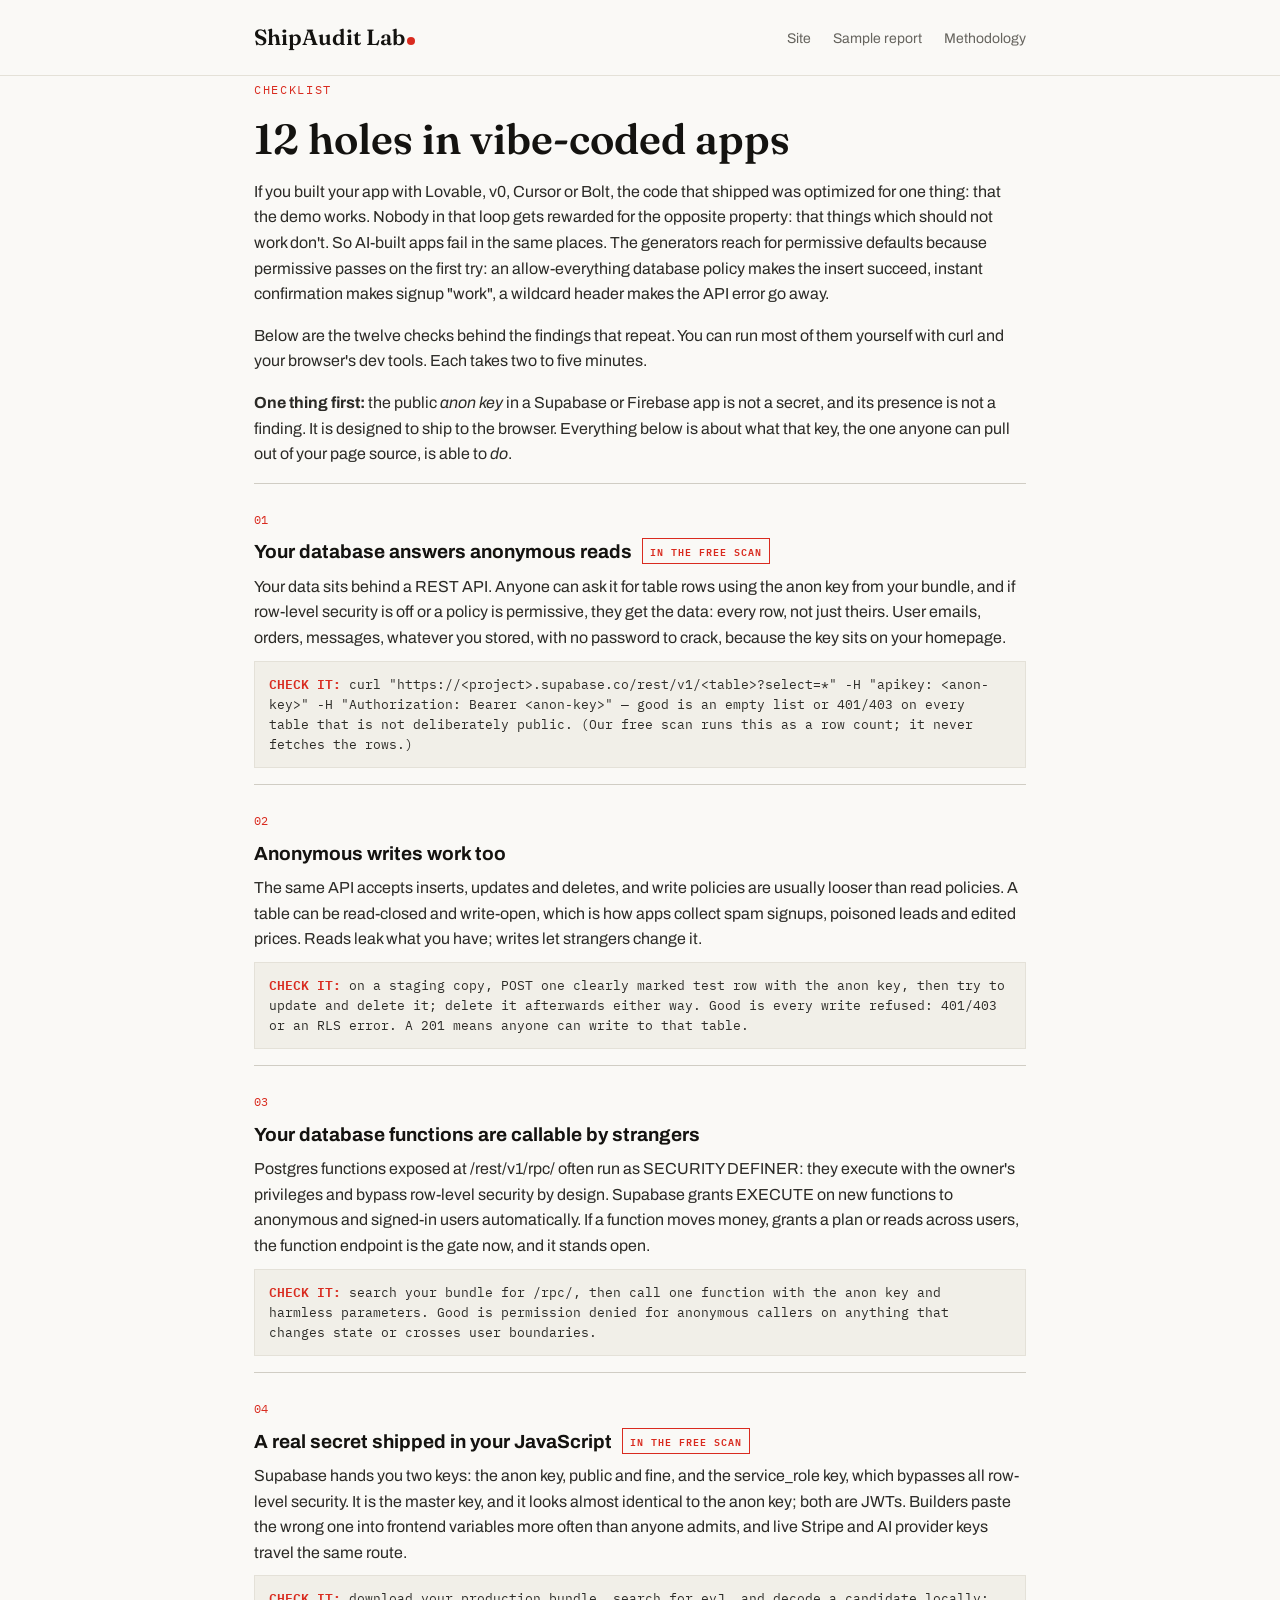
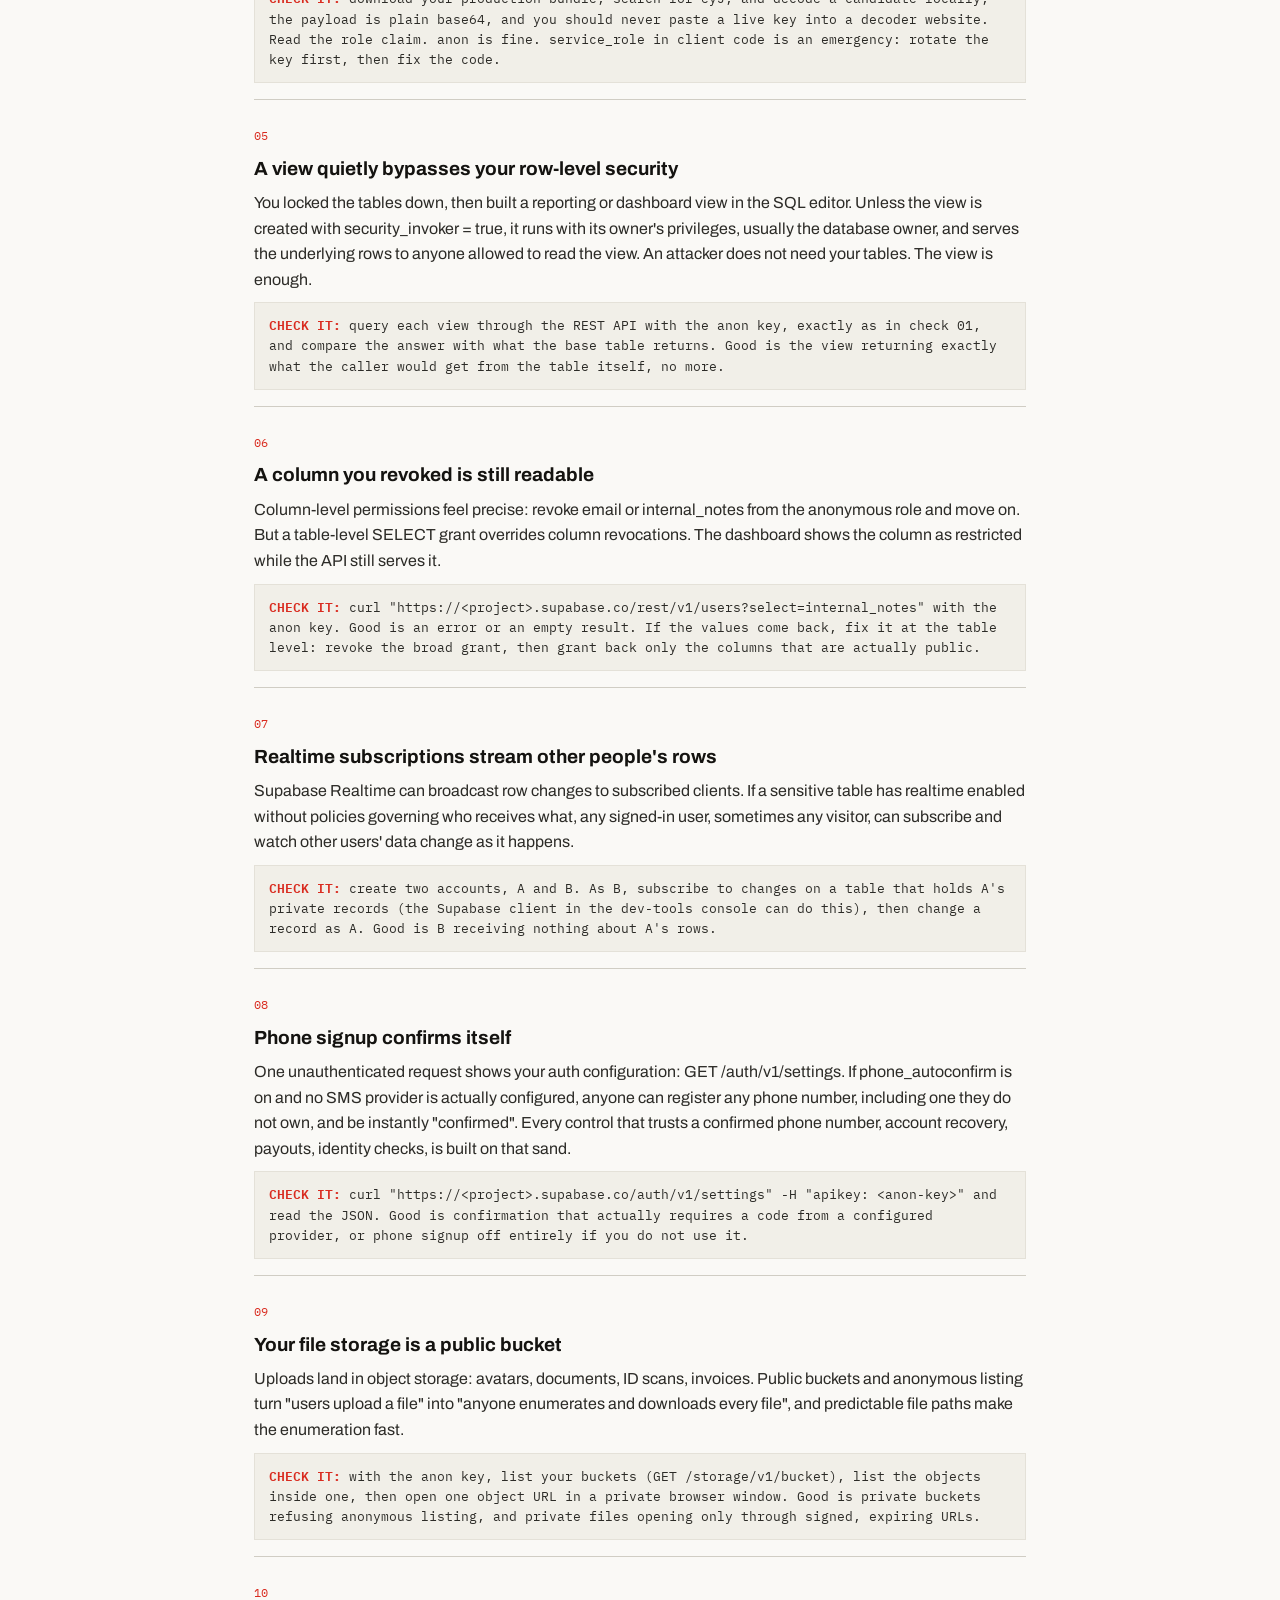
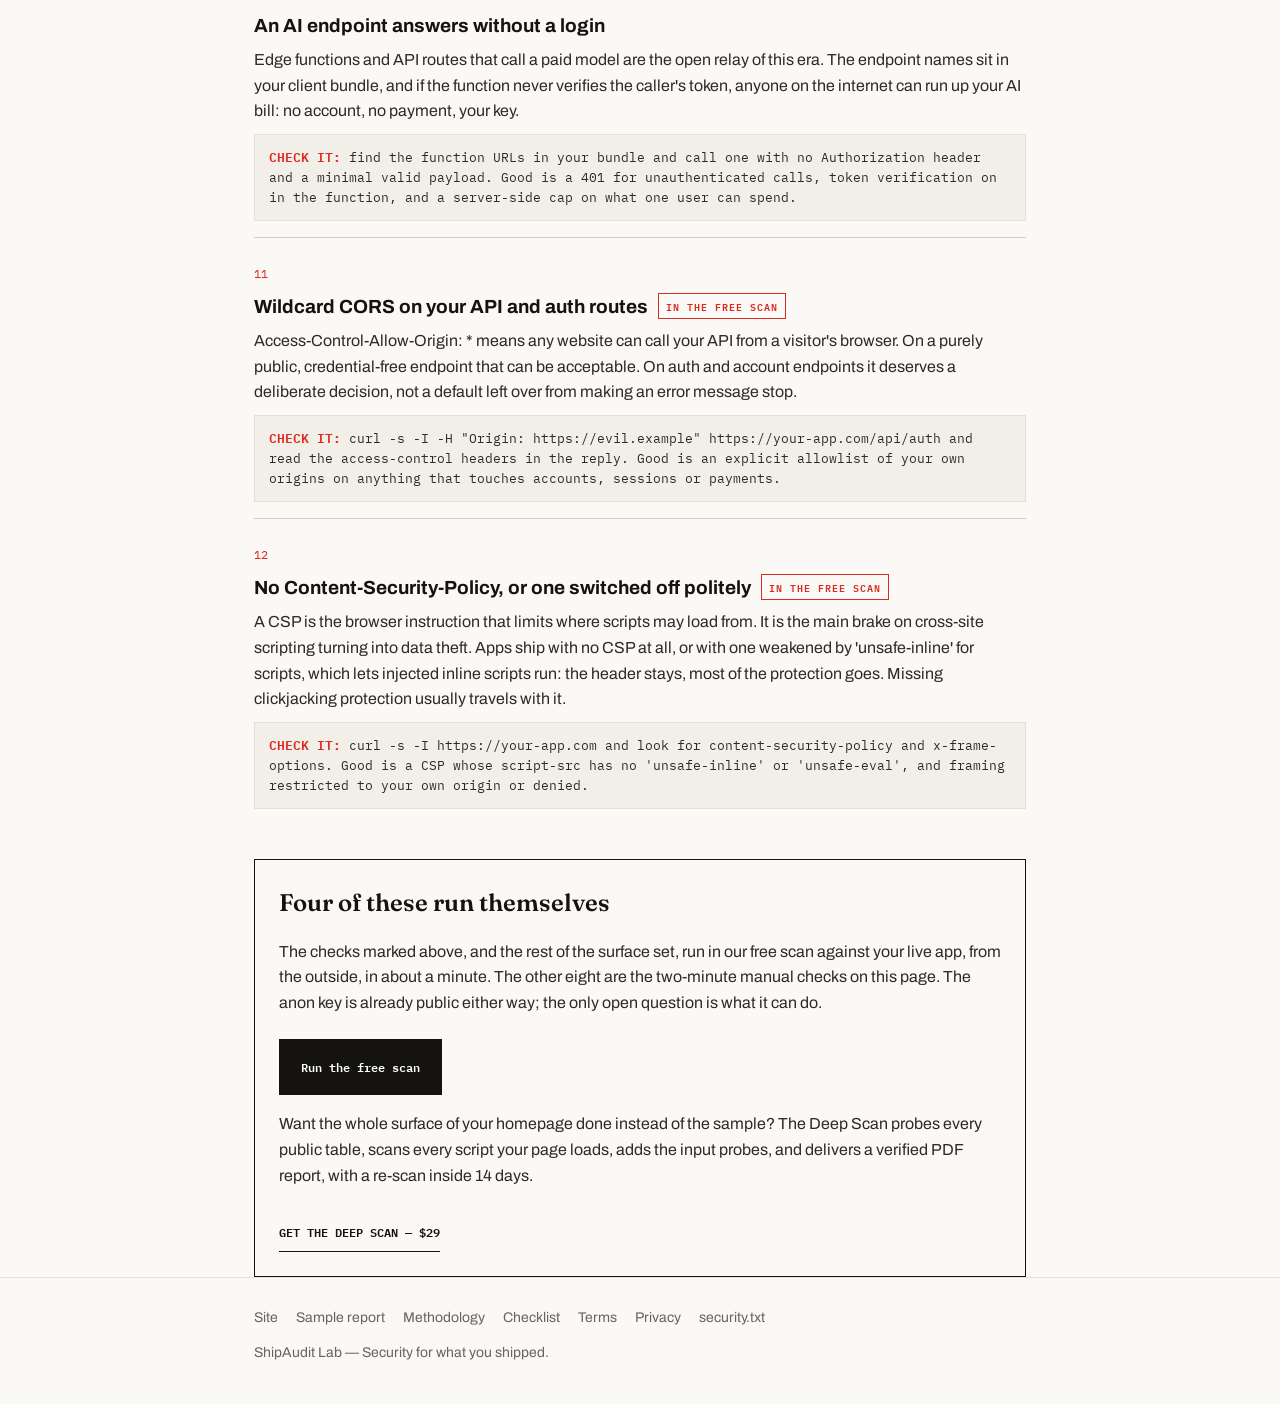
==== checklist.html @ ed59d72a "site: trust pages wired — methodology + checklist live" ====
<!doctype html><html lang="en"><head><meta charset="utf-8"><meta name="viewport" content="width=device-width,initial-scale=1"><title>Checklist — 12 holes in vibe-coded apps, and how to check yours</title><meta name="description" content="The twelve security holes that repeat in apps built with Lovable, v0, Cursor and Bolt — each with a two-minute check you can run yourself."><link rel="canonical" href="https://shipauditlab.com/checklist.html"><link rel="icon" href="/favicon.svg" type="image/svg+xml"><link rel="preconnect" href="https://fonts.googleapis.com"><link rel="preconnect" href="https://fonts.gstatic.com" crossorigin><link href="https://fonts.googleapis.com/css2?family=Archivo:wght@400;500;600;700&family=Fraunces:ital,opsz,wght@0,9..144,600;1,9..144,600&family=IBM+Plex+Mono:wght@400;500;600&display=swap" rel="stylesheet"><style>:root{--paper:#faf9f6;--ink:#141310;--line:#e4e1d8;--line2:#d0cdc4;--red:#d92b1f;--muted:#66645e;--serif:'Fraunces',Georgia,serif;--sans:'Archivo',Arial,sans-serif;--mono:'IBM Plex Mono',monospace}*{box-sizing:border-box}body{margin:0;background:var(--paper);color:var(--ink);font-family:var(--sans);font-size:16px;line-height:1.6}.wrap{max-width:820px;margin:0 auto;padding:0 24px}header{border-bottom:1px solid var(--line)}header .wrap{display:flex;justify-content:space-between;align-items:center;padding-top:20px;padding-bottom:20px}.logo{font-family:var(--serif);font-weight:600;font-size:22px;color:var(--ink);text-decoration:none}.logo i{display:inline-block;width:8px;height:8px;background:var(--red);border-radius:50%;margin-left:2px}nav a{color:var(--muted);text-decoration:none;margin-left:22px;font-size:14px}nav a:hover{color:var(--ink)}main{padding:56px 0 72px}.eyebrow{font-family:var(--mono);font-size:12px;letter-spacing:.14em;color:var(--red);text-transform:uppercase}h1{font-family:var(--serif);font-weight:600;font-size:42px;line-height:1.12;margin:14px 0 10px}h2{font-family:var(--serif);font-weight:600;font-size:24px;margin:42px 0 8px}p,li{color:#2c2b27}.fine{color:var(--muted);font-size:14px}.item{border-top:1px solid var(--line2);padding:22px 0 6px}.item .num{font:12px var(--mono);color:var(--red)}.item h3{font-size:19px;margin:6px 0 6px}.item p{margin:0 0 10px}.tag{display:inline-block;font:600 10px var(--mono);letter-spacing:.1em;color:var(--red);border:1px solid var(--red);padding:3px 7px;margin-left:10px;vertical-align:2px}.how{font-family:var(--mono);font-size:13px;line-height:1.55;background:#f1efe8;border:1px solid var(--line);padding:12px 14px;margin:0 0 14px;overflow-x:auto}.how b{color:var(--red);font-weight:600}.cta{border:1px solid var(--ink);padding:24px;margin-top:34px}.cta h2{margin-top:0}.button{display:inline-flex;align-items:center;gap:28px;border:1px solid var(--ink);background:var(--ink);color:#fff;text-decoration:none;padding:17px 21px;font:600 12px var(--mono);min-height:52px;margin-top:8px}.text-link{display:inline-block;margin-top:18px;font:600 12px var(--mono);text-transform:uppercase;text-decoration:none;border-bottom:1px solid var(--ink);padding-bottom:9px;color:var(--ink)}footer{border-top:1px solid var(--line);padding:26px 0 40px}footer .wrap{display:flex;justify-content:space-between;flex-wrap:wrap;gap:12px}footer a{color:var(--muted);text-decoration:none;margin-right:18px;font-size:14px}footer a:hover{color:var(--ink)}@media (max-width:640px){nav a{margin-left:14px}}</style></head><body><header><div class="wrap"><a class="logo" href="index.html">ShipAudit Lab<i></i></a><nav><a href="index.html">Site</a><a href="report.html">Sample report</a><a href="methodology.html">Methodology</a></nav></div></header><main class="wrap"><span class="eyebrow">Checklist</span><h1>12 holes in vibe-coded apps</h1><p>If you built your app with Lovable, v0, Cursor or Bolt, the code that shipped was optimized for one thing: that the demo works. Nobody in that loop gets rewarded for the opposite property: that things which should not work don't. So AI-built apps fail in the same places. The generators reach for permissive defaults because permissive passes on the first try: an allow-everything database policy makes the insert succeed, instant confirmation makes signup "work", a wildcard header makes the API error go away.</p>
<p>Below are the twelve checks behind the findings that repeat. You can run most of them yourself with curl and your browser's dev tools. Each takes two to five minutes.</p>
<p><strong>One thing first:</strong> the public <em>anon key</em> in a Supabase or Firebase app is not a secret, and its presence is not a finding. It is designed to ship to the browser. Everything below is about what that key, the one anyone can pull out of your page source, is able to <em>do</em>.</p>

<div class="item"><span class="num">01</span><h3>Your database answers anonymous reads<span class="tag">IN THE FREE SCAN</span></h3><p>Your data sits behind a REST API. Anyone can ask it for table rows using the anon key from your bundle, and if row-level security is off or a policy is permissive, they get the data: every row, not just theirs. User emails, orders, messages, whatever you stored, with no password to crack, because the key sits on your homepage.</p><p class="how"><b>CHECK IT:</b> curl "https://&lt;project&gt;.supabase.co/rest/v1/&lt;table&gt;?select=*" -H "apikey: &lt;anon-key&gt;" -H "Authorization: Bearer &lt;anon-key&gt;" — good is an empty list or 401/403 on every table that is not deliberately public. (Our free scan runs this as a row count; it never fetches the rows.)</p></div>

<div class="item"><span class="num">02</span><h3>Anonymous writes work too</h3><p>The same API accepts inserts, updates and deletes, and write policies are usually looser than read policies. A table can be read-closed and write-open, which is how apps collect spam signups, poisoned leads and edited prices. Reads leak what you have; writes let strangers change it.</p><p class="how"><b>CHECK IT:</b> on a staging copy, POST one clearly marked test row with the anon key, then try to update and delete it; delete it afterwards either way. Good is every write refused: 401/403 or an RLS error. A 201 means anyone can write to that table.</p></div>

<div class="item"><span class="num">03</span><h3>Your database functions are callable by strangers</h3><p>Postgres functions exposed at /rest/v1/rpc/ often run as SECURITY DEFINER: they execute with the owner's privileges and bypass row-level security by design. Supabase grants EXECUTE on new functions to anonymous and signed-in users automatically. If a function moves money, grants a plan or reads across users, the function endpoint is the gate now, and it stands open.</p><p class="how"><b>CHECK IT:</b> search your bundle for /rpc/, then call one function with the anon key and harmless parameters. Good is permission denied for anonymous callers on anything that changes state or crosses user boundaries.</p></div>

<div class="item"><span class="num">04</span><h3>A real secret shipped in your JavaScript<span class="tag">IN THE FREE SCAN</span></h3><p>Supabase hands you two keys: the anon key, public and fine, and the service_role key, which bypasses all row-level security. It is the master key, and it looks almost identical to the anon key; both are JWTs. Builders paste the wrong one into frontend variables more often than anyone admits, and live Stripe and AI provider keys travel the same route.</p><p class="how"><b>CHECK IT:</b> download your production bundle, search for eyJ, and decode a candidate locally; the payload is plain base64, and you should never paste a live key into a decoder website. Read the role claim. anon is fine. service_role in client code is an emergency: rotate the key first, then fix the code.</p></div>

<div class="item"><span class="num">05</span><h3>A view quietly bypasses your row-level security</h3><p>You locked the tables down, then built a reporting or dashboard view in the SQL editor. Unless the view is created with security_invoker = true, it runs with its owner's privileges, usually the database owner, and serves the underlying rows to anyone allowed to read the view. An attacker does not need your tables. The view is enough.</p><p class="how"><b>CHECK IT:</b> query each view through the REST API with the anon key, exactly as in check 01, and compare the answer with what the base table returns. Good is the view returning exactly what the caller would get from the table itself, no more.</p></div>

<div class="item"><span class="num">06</span><h3>A column you revoked is still readable</h3><p>Column-level permissions feel precise: revoke email or internal_notes from the anonymous role and move on. But a table-level SELECT grant overrides column revocations. The dashboard shows the column as restricted while the API still serves it.</p><p class="how"><b>CHECK IT:</b> curl "https://&lt;project&gt;.supabase.co/rest/v1/users?select=internal_notes" with the anon key. Good is an error or an empty result. If the values come back, fix it at the table level: revoke the broad grant, then grant back only the columns that are actually public.</p></div>

<div class="item"><span class="num">07</span><h3>Realtime subscriptions stream other people's rows</h3><p>Supabase Realtime can broadcast row changes to subscribed clients. If a sensitive table has realtime enabled without policies governing who receives what, any signed-in user, sometimes any visitor, can subscribe and watch other users' data change as it happens.</p><p class="how"><b>CHECK IT:</b> create two accounts, A and B. As B, subscribe to changes on a table that holds A's private records (the Supabase client in the dev-tools console can do this), then change a record as A. Good is B receiving nothing about A's rows.</p></div>

<div class="item"><span class="num">08</span><h3>Phone signup confirms itself</h3><p>One unauthenticated request shows your auth configuration: GET /auth/v1/settings. If phone_autoconfirm is on and no SMS provider is actually configured, anyone can register any phone number, including one they do not own, and be instantly "confirmed". Every control that trusts a confirmed phone number, account recovery, payouts, identity checks, is built on that sand.</p><p class="how"><b>CHECK IT:</b> curl "https://&lt;project&gt;.supabase.co/auth/v1/settings" -H "apikey: &lt;anon-key&gt;" and read the JSON. Good is confirmation that actually requires a code from a configured provider, or phone signup off entirely if you do not use it.</p></div>

<div class="item"><span class="num">09</span><h3>Your file storage is a public bucket</h3><p>Uploads land in object storage: avatars, documents, ID scans, invoices. Public buckets and anonymous listing turn "users upload a file" into "anyone enumerates and downloads every file", and predictable file paths make the enumeration fast.</p><p class="how"><b>CHECK IT:</b> with the anon key, list your buckets (GET /storage/v1/bucket), list the objects inside one, then open one object URL in a private browser window. Good is private buckets refusing anonymous listing, and private files opening only through signed, expiring URLs.</p></div>

<div class="item"><span class="num">10</span><h3>An AI endpoint answers without a login</h3><p>Edge functions and API routes that call a paid model are the open relay of this era. The endpoint names sit in your client bundle, and if the function never verifies the caller's token, anyone on the internet can run up your AI bill: no account, no payment, your key.</p><p class="how"><b>CHECK IT:</b> find the function URLs in your bundle and call one with no Authorization header and a minimal valid payload. Good is a 401 for unauthenticated calls, token verification on in the function, and a server-side cap on what one user can spend.</p></div>

<div class="item"><span class="num">11</span><h3>Wildcard CORS on your API and auth routes<span class="tag">IN THE FREE SCAN</span></h3><p>Access-Control-Allow-Origin: * means any website can call your API from a visitor's browser. On a purely public, credential-free endpoint that can be acceptable. On auth and account endpoints it deserves a deliberate decision, not a default left over from making an error message stop.</p><p class="how"><b>CHECK IT:</b> curl -s -I -H "Origin: https://evil.example" https://your-app.com/api/auth and read the access-control headers in the reply. Good is an explicit allowlist of your own origins on anything that touches accounts, sessions or payments.</p></div>

<div class="item"><span class="num">12</span><h3>No Content-Security-Policy, or one switched off politely<span class="tag">IN THE FREE SCAN</span></h3><p>A CSP is the browser instruction that limits where scripts may load from. It is the main brake on cross-site scripting turning into data theft. Apps ship with no CSP at all, or with one weakened by 'unsafe-inline' for scripts, which lets injected inline scripts run: the header stays, most of the protection goes. Missing clickjacking protection usually travels with it.</p><p class="how"><b>CHECK IT:</b> curl -s -I https://your-app.com and look for content-security-policy and x-frame-options. Good is a CSP whose script-src has no 'unsafe-inline' or 'unsafe-eval', and framing restricted to your own origin or denied.</p></div>

<div class="cta"><h2>Four of these run themselves</h2><p>The checks marked above, and the rest of the surface set, run in our free scan against your live app, from the outside, in about a minute. The other eight are the two-minute manual checks on this page. The anon key is already public either way; the only open question is what it can do.</p>
<a class="button" href="/#scan">Run the free scan</a>
<p>Want the whole surface of your homepage done instead of the sample? The Deep Scan probes every public table, scans every script your page loads, adds the input probes, and delivers a verified PDF report, with a re-scan inside 14 days.</p>
<a class="text-link" href="/#pricing">Get the Deep Scan — $29</a></div>
</main><footer><div class="wrap"><div><a href="index.html">Site</a><a href="report.html">Sample report</a><a href="methodology.html">Methodology</a><a href="checklist.html">Checklist</a><a href="terms.html">Terms</a><a href="privacy.html">Privacy</a><a href="/.well-known/security.txt">security.txt</a></div><span class="fine">ShipAudit Lab — Security for what you shipped.</span></div></footer></body></html>
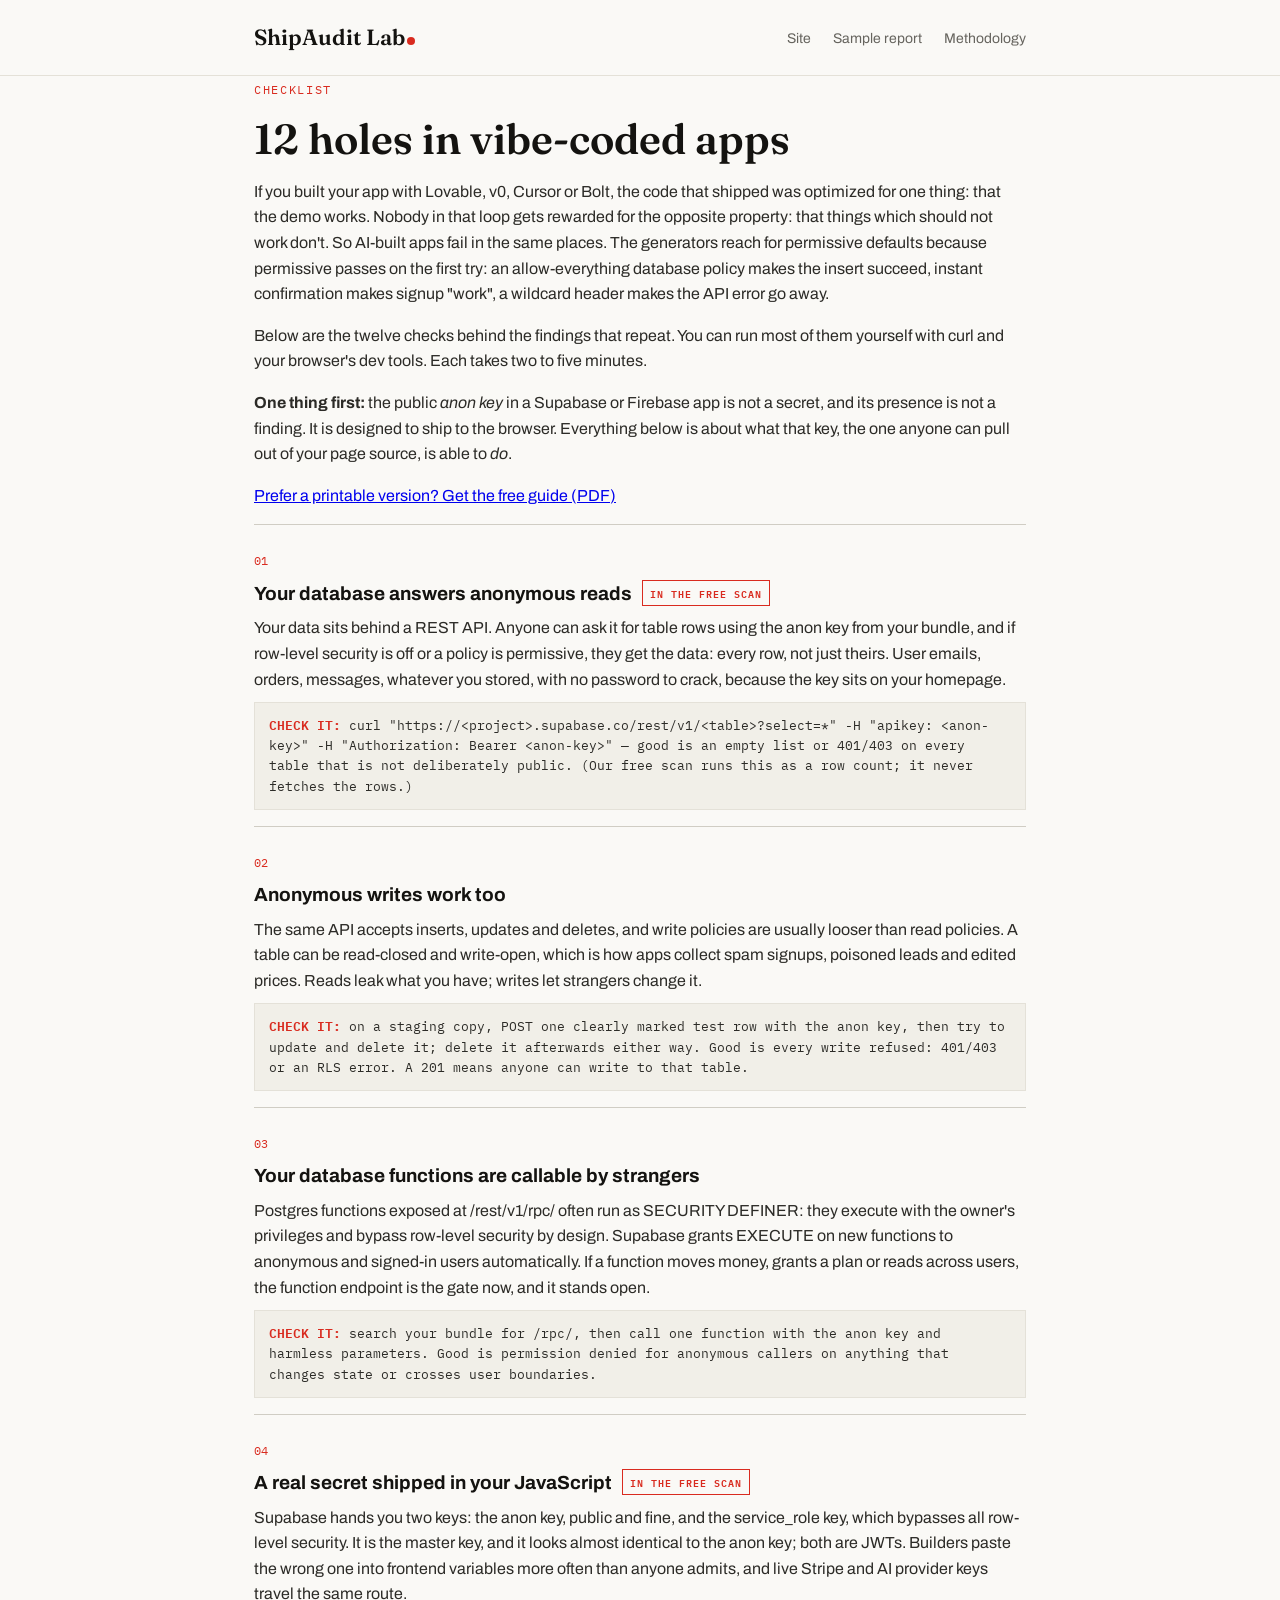
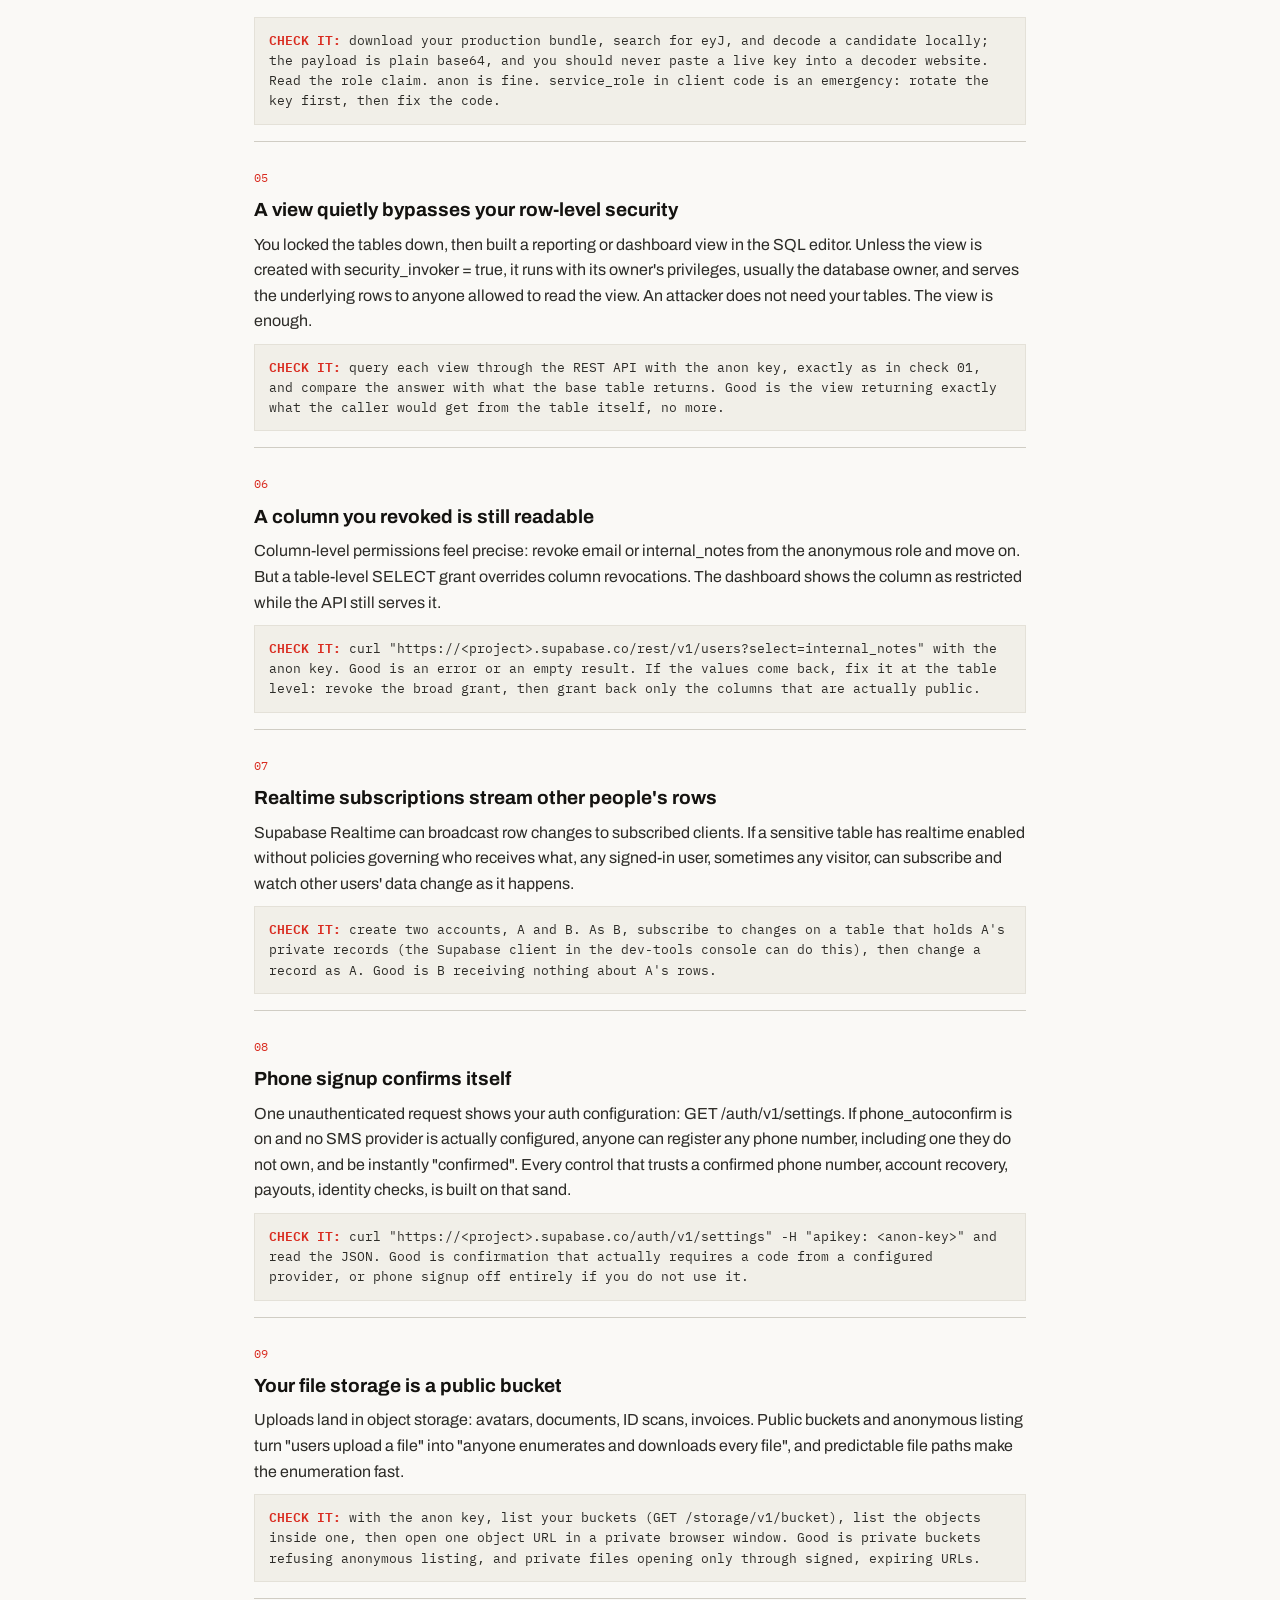
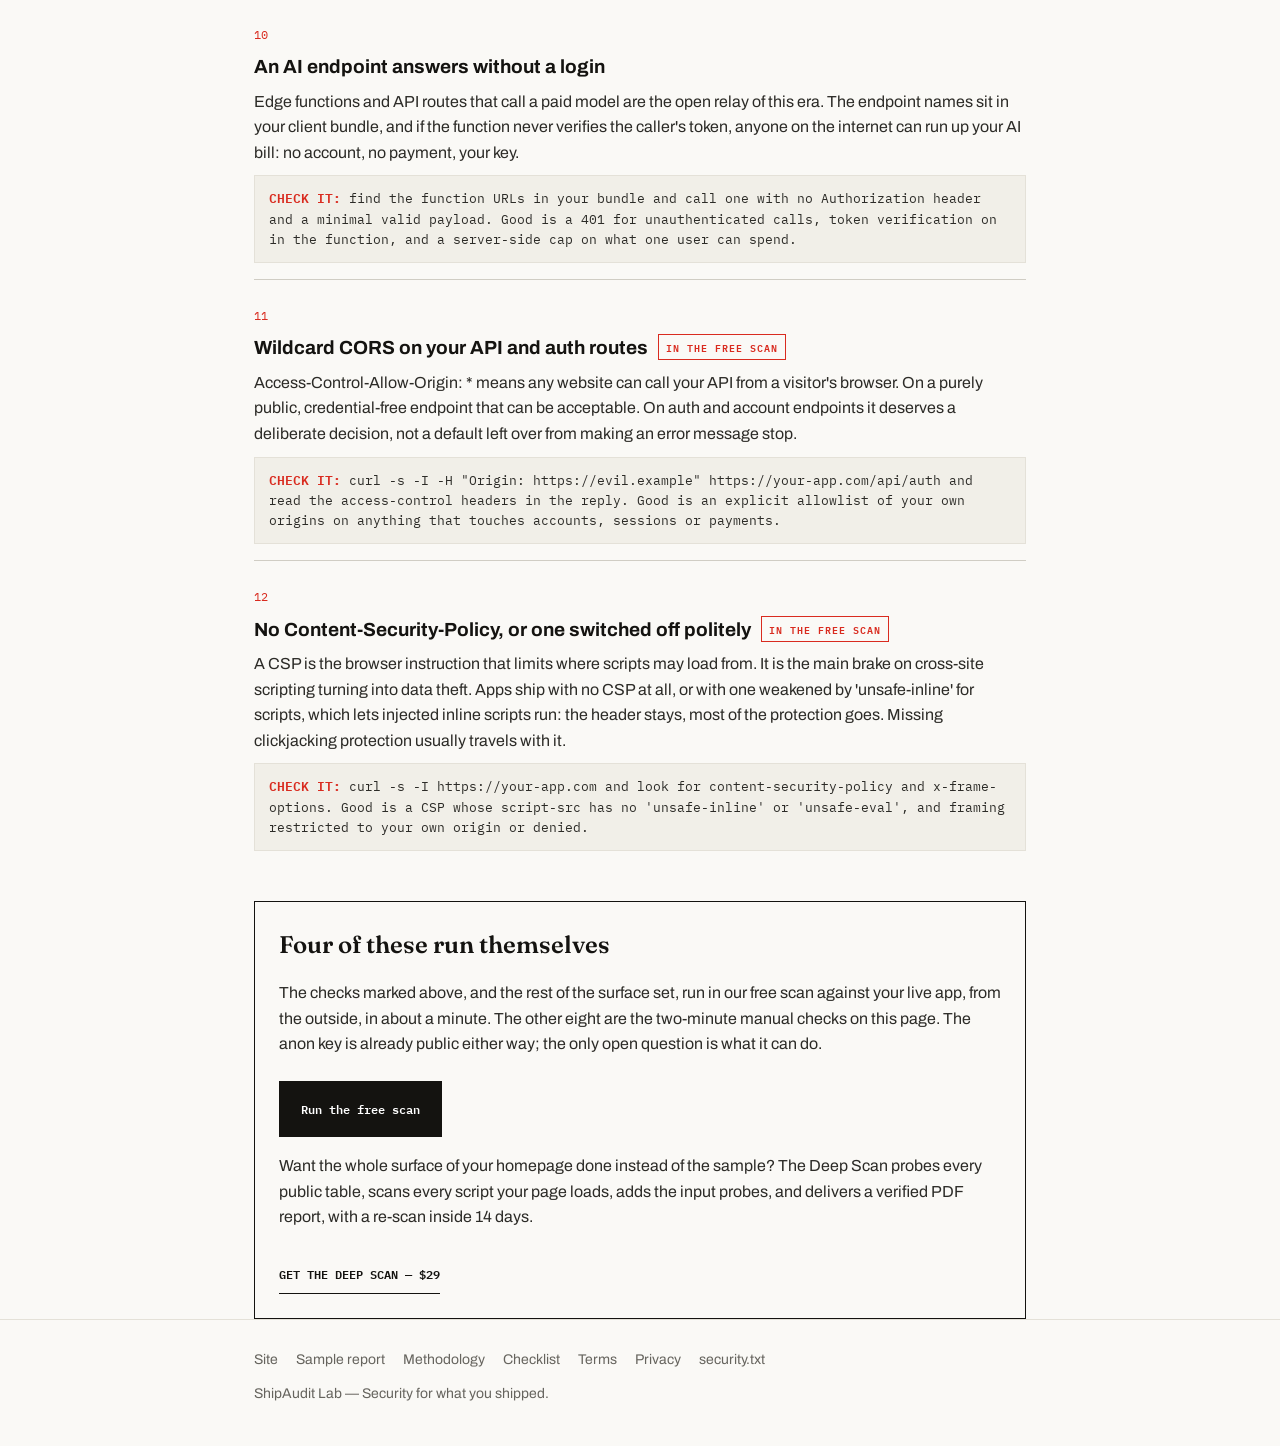
==== commit 70147e49: "Guide wave: free self-audit guide (/guide.html + guide.pdf), checklist link, sitemap, Dockerfile COP" ====
--- a/checklist.html
+++ b/checklist.html
@@ -1,6 +1,8 @@
 <!doctype html><html lang="en"><head><meta charset="utf-8"><meta name="viewport" content="width=device-width,initial-scale=1"><title>Checklist — 12 holes in vibe-coded apps, and how to check yours</title><meta name="description" content="The twelve security holes that repeat in apps built with Lovable, v0, Cursor and Bolt — each with a two-minute check you can run yourself."><link rel="canonical" href="https://shipauditlab.com/checklist.html"><link rel="icon" href="/favicon.svg" type="image/svg+xml"><link rel="preconnect" href="https://fonts.googleapis.com"><link rel="preconnect" href="https://fonts.gstatic.com" crossorigin><link href="https://fonts.googleapis.com/css2?family=Archivo:wght@400;500;600;700&family=Fraunces:ital,opsz,wght@0,9..144,600;1,9..144,600&family=IBM+Plex+Mono:wght@400;500;600&display=swap" rel="stylesheet"><style>:root{--paper:#faf9f6;--ink:#141310;--line:#e4e1d8;--line2:#d0cdc4;--red:#d92b1f;--muted:#66645e;--serif:'Fraunces',Georgia,serif;--sans:'Archivo',Arial,sans-serif;--mono:'IBM Plex Mono',monospace}*{box-sizing:border-box}body{margin:0;background:var(--paper);color:var(--ink);font-family:var(--sans);font-size:16px;line-height:1.6}.wrap{max-width:820px;margin:0 auto;padding:0 24px}header{border-bottom:1px solid var(--line)}header .wrap{display:flex;justify-content:space-between;align-items:center;padding-top:20px;padding-bottom:20px}.logo{font-family:var(--serif);font-weight:600;font-size:22px;color:var(--ink);text-decoration:none}.logo i{display:inline-block;width:8px;height:8px;background:var(--red);border-radius:50%;margin-left:2px}nav a{color:var(--muted);text-decoration:none;margin-left:22px;font-size:14px}nav a:hover{color:var(--ink)}main{padding:56px 0 72px}.eyebrow{font-family:var(--mono);font-size:12px;letter-spacing:.14em;color:var(--red);text-transform:uppercase}h1{font-family:var(--serif);font-weight:600;font-size:42px;line-height:1.12;margin:14px 0 10px}h2{font-family:var(--serif);font-weight:600;font-size:24px;margin:42px 0 8px}p,li{color:#2c2b27}.fine{color:var(--muted);font-size:14px}.item{border-top:1px solid var(--line2);padding:22px 0 6px}.item .num{font:12px var(--mono);color:var(--red)}.item h3{font-size:19px;margin:6px 0 6px}.item p{margin:0 0 10px}.tag{display:inline-block;font:600 10px var(--mono);letter-spacing:.1em;color:var(--red);border:1px solid var(--red);padding:3px 7px;margin-left:10px;vertical-align:2px}.how{font-family:var(--mono);font-size:13px;line-height:1.55;background:#f1efe8;border:1px solid var(--line);padding:12px 14px;margin:0 0 14px;overflow-x:auto}.how b{color:var(--red);font-weight:600}.cta{border:1px solid var(--ink);padding:24px;margin-top:34px}.cta h2{margin-top:0}.button{display:inline-flex;align-items:center;gap:28px;border:1px solid var(--ink);background:var(--ink);color:#fff;text-decoration:none;padding:17px 21px;font:600 12px var(--mono);min-height:52px;margin-top:8px}.text-link{display:inline-block;margin-top:18px;font:600 12px var(--mono);text-transform:uppercase;text-decoration:none;border-bottom:1px solid var(--ink);padding-bottom:9px;color:var(--ink)}footer{border-top:1px solid var(--line);padding:26px 0 40px}footer .wrap{display:flex;justify-content:space-between;flex-wrap:wrap;gap:12px}footer a{color:var(--muted);text-decoration:none;margin-right:18px;font-size:14px}footer a:hover{color:var(--ink)}@media (max-width:640px){nav a{margin-left:14px}}</style></head><body><header><div class="wrap"><a class="logo" href="index.html">ShipAudit Lab<i></i></a><nav><a href="index.html">Site</a><a href="report.html">Sample report</a><a href="methodology.html">Methodology</a></nav></div></header><main class="wrap"><span class="eyebrow">Checklist</span><h1>12 holes in vibe-coded apps</h1><p>If you built your app with Lovable, v0, Cursor or Bolt, the code that shipped was optimized for one thing: that the demo works. Nobody in that loop gets rewarded for the opposite property: that things which should not work don't. So AI-built apps fail in the same places. The generators reach for permissive defaults because permissive passes on the first try: an allow-everything database policy makes the insert succeed, instant confirmation makes signup "work", a wildcard header makes the API error go away.</p>
 <p>Below are the twelve checks behind the findings that repeat. You can run most of them yourself with curl and your browser's dev tools. Each takes two to five minutes.</p>
 <p><strong>One thing first:</strong> the public <em>anon key</em> in a Supabase or Firebase app is not a secret, and its presence is not a finding. It is designed to ship to the browser. Everything below is about what that key, the one anyone can pull out of your page source, is able to <em>do</em>.</p>
+
+<p><a href="/guide.html">Prefer a printable version? Get the free guide (PDF)</a></p>
 
 <div class="item"><span class="num">01</span><h3>Your database answers anonymous reads<span class="tag">IN THE FREE SCAN</span></h3><p>Your data sits behind a REST API. Anyone can ask it for table rows using the anon key from your bundle, and if row-level security is off or a policy is permissive, they get the data: every row, not just theirs. User emails, orders, messages, whatever you stored, with no password to crack, because the key sits on your homepage.</p><p class="how"><b>CHECK IT:</b> curl "https://&lt;project&gt;.supabase.co/rest/v1/&lt;table&gt;?select=*" -H "apikey: &lt;anon-key&gt;" -H "Authorization: Bearer &lt;anon-key&gt;" — good is an empty list or 401/403 on every table that is not deliberately public. (Our free scan runs this as a row count; it never fetches the rows.)</p></div>
 
